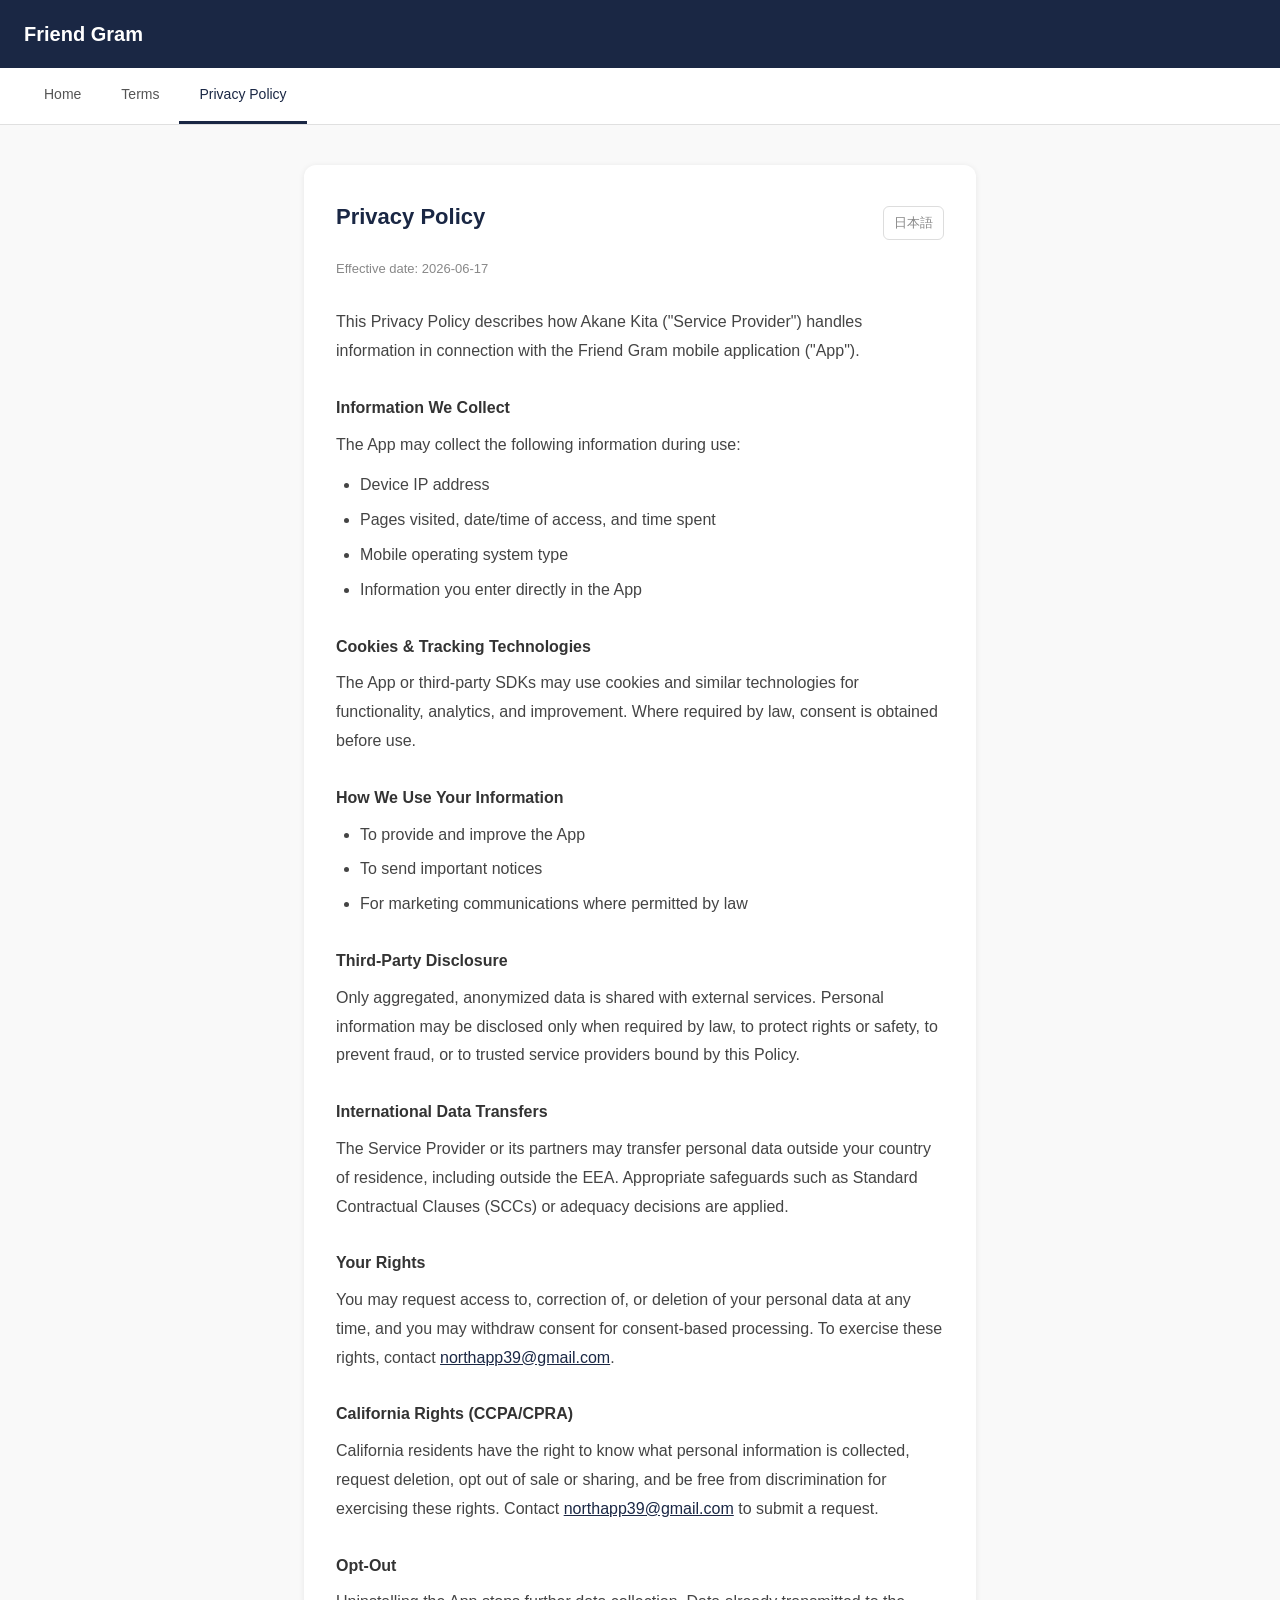
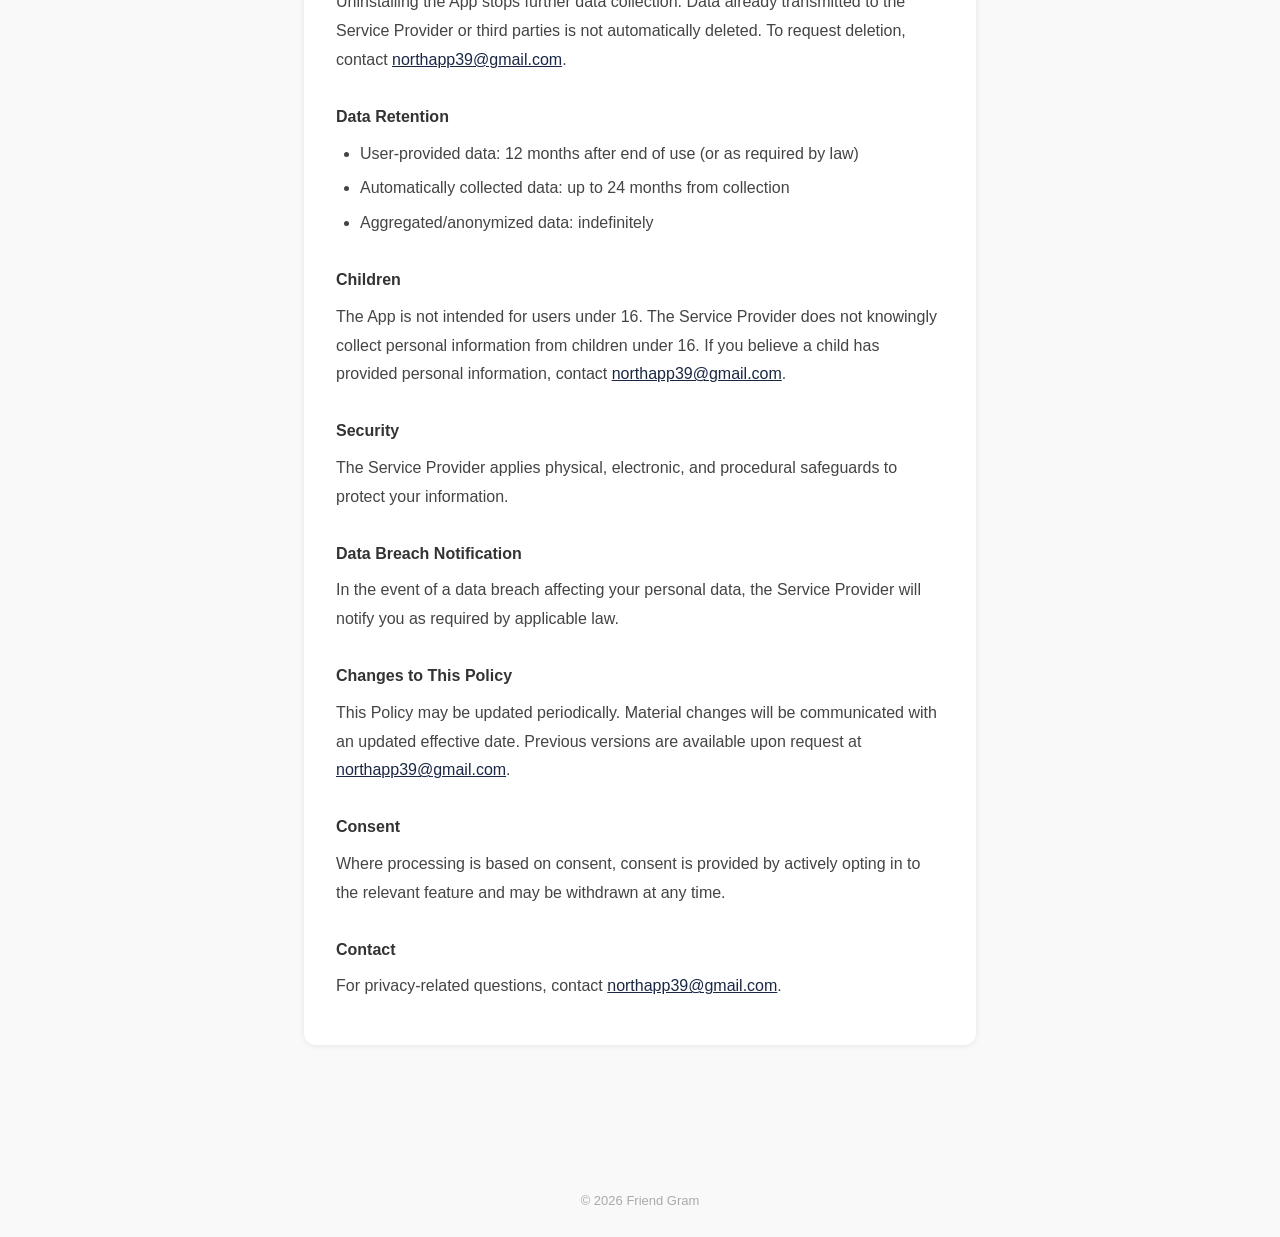
==== docs/privacy-en.html @ 0cb94efa "Add bilingual privacy policy (Japanese and English) Rewrote privacy.html with condensed Japanese con" ====
<!DOCTYPE html>
<html lang="en">
<head>
  <meta charset="UTF-8">
  <meta name="viewport" content="width=device-width, initial-scale=1.0">
  <title>Privacy Policy | Friend Gram</title>
  <link rel="stylesheet" href="style.css">
</head>
<body>

<header>
  <a href="index.html">Friend Gram</a>
</header>

<nav>
  <a href="index.html">Home</a>
  <a href="terms.html">Terms</a>
  <a href="privacy-en.html" class="active">Privacy Policy</a>
</nav>

<div class="container">
  <div class="card">
    <div style="display:flex;justify-content:space-between;align-items:center;margin-bottom:8px;">
      <h2 style="border:none;margin-bottom:0;">Privacy Policy</h2>
      <a href="privacy.html" style="font-size:13px;color:#888;text-decoration:none;border:1px solid #ddd;padding:4px 10px;border-radius:6px;">日本語</a>
    </div>
    <p class="updated">Effective date: 2026-06-17</p>

    <p>This Privacy Policy describes how Akane Kita ("Service Provider") handles information in connection with the Friend Gram mobile application ("App").</p>

    <h3>Information We Collect</h3>
    <p>The App may collect the following information during use:</p>
    <ul>
      <li>Device IP address</li>
      <li>Pages visited, date/time of access, and time spent</li>
      <li>Mobile operating system type</li>
      <li>Information you enter directly in the App</li>
    </ul>

    <h3>Cookies &amp; Tracking Technologies</h3>
    <p>The App or third-party SDKs may use cookies and similar technologies for functionality, analytics, and improvement. Where required by law, consent is obtained before use.</p>

    <h3>How We Use Your Information</h3>
    <ul>
      <li>To provide and improve the App</li>
      <li>To send important notices</li>
      <li>For marketing communications where permitted by law</li>
    </ul>

    <h3>Third-Party Disclosure</h3>
    <p>Only aggregated, anonymized data is shared with external services. Personal information may be disclosed only when required by law, to protect rights or safety, to prevent fraud, or to trusted service providers bound by this Policy.</p>

    <h3>International Data Transfers</h3>
    <p>The Service Provider or its partners may transfer personal data outside your country of residence, including outside the EEA. Appropriate safeguards such as Standard Contractual Clauses (SCCs) or adequacy decisions are applied.</p>

    <h3>Your Rights</h3>
    <p>You may request access to, correction of, or deletion of your personal data at any time, and you may withdraw consent for consent-based processing. To exercise these rights, contact <a href="mailto:northapp39@gmail.com">northapp39@gmail.com</a>.</p>

    <h3>California Rights (CCPA/CPRA)</h3>
    <p>California residents have the right to know what personal information is collected, request deletion, opt out of sale or sharing, and be free from discrimination for exercising these rights. Contact <a href="mailto:northapp39@gmail.com">northapp39@gmail.com</a> to submit a request.</p>

    <h3>Opt-Out</h3>
    <p>Uninstalling the App stops further data collection. Data already transmitted to the Service Provider or third parties is not automatically deleted. To request deletion, contact <a href="mailto:northapp39@gmail.com">northapp39@gmail.com</a>.</p>

    <h3>Data Retention</h3>
    <ul>
      <li>User-provided data: 12 months after end of use (or as required by law)</li>
      <li>Automatically collected data: up to 24 months from collection</li>
      <li>Aggregated/anonymized data: indefinitely</li>
    </ul>

    <h3>Children</h3>
    <p>The App is not intended for users under 16. The Service Provider does not knowingly collect personal information from children under 16. If you believe a child has provided personal information, contact <a href="mailto:northapp39@gmail.com">northapp39@gmail.com</a>.</p>

    <h3>Security</h3>
    <p>The Service Provider applies physical, electronic, and procedural safeguards to protect your information.</p>

    <h3>Data Breach Notification</h3>
    <p>In the event of a data breach affecting your personal data, the Service Provider will notify you as required by applicable law.</p>

    <h3>Changes to This Policy</h3>
    <p>This Policy may be updated periodically. Material changes will be communicated with an updated effective date. Previous versions are available upon request at <a href="mailto:northapp39@gmail.com">northapp39@gmail.com</a>.</p>

    <h3>Consent</h3>
    <p>Where processing is based on consent, consent is provided by actively opting in to the relevant feature and may be withdrawn at any time.</p>

    <h3>Contact</h3>
    <p>For privacy-related questions, contact <a href="mailto:northapp39@gmail.com">northapp39@gmail.com</a>.</p>
  </div>
</div>

<footer>
  &copy; 2026 Friend Gram
</footer>

</body>
</html>
---- docs/style.css ----
* {
  box-sizing: border-box;
  margin: 0;
  padding: 0;
}

body {
  font-family: -apple-system, BlinkMacSystemFont, "Hiragino Sans", "Yu Gothic", sans-serif;
  font-size: 16px;
  line-height: 1.8;
  color: #333;
  background: #f9f9f9;
}

header {
  background: #1A2744;
  color: white;
  padding: 16px 24px;
  display: flex;
  align-items: center;
  gap: 12px;
}

header h1 {
  font-size: 20px;
  font-weight: 700;
  text-decoration: none;
  color: white;
}

header a {
  color: white;
  text-decoration: none;
  font-size: 20px;
  font-weight: 700;
}

nav {
  background: #fff;
  border-bottom: 1px solid #e0e0e0;
  padding: 0 24px;
  display: flex;
  gap: 0;
}

nav a {
  display: inline-block;
  padding: 14px 20px;
  color: #555;
  text-decoration: none;
  font-size: 14px;
  border-bottom: 3px solid transparent;
  transition: color 0.2s, border-color 0.2s;
}

nav a:hover,
nav a.active {
  color: #1A2744;
  border-bottom-color: #1A2744;
}

.container {
  max-width: 720px;
  margin: 40px auto;
  padding: 0 24px 80px;
}

h2 {
  font-size: 22px;
  font-weight: 700;
  margin-bottom: 24px;
  padding-bottom: 12px;
  border-bottom: 2px solid #e0e0e0;
  color: #1A2744;
}

h3 {
  font-size: 16px;
  font-weight: 700;
  margin: 28px 0 8px;
  color: #333;
}

p {
  margin-bottom: 12px;
  color: #444;
}

ul, ol {
  padding-left: 24px;
  margin-bottom: 12px;
  color: #444;
}

li {
  margin-bottom: 6px;
}

.updated {
  font-size: 13px;
  color: #888;
  margin-bottom: 28px;
}

.card {
  background: white;
  border-radius: 12px;
  padding: 32px;
  box-shadow: 0 1px 6px rgba(0,0,0,0.08);
}

a {
  color: #1A2744;
}

footer {
  text-align: center;
  padding: 24px;
  font-size: 13px;
  color: #aaa;
}

/* index only */
.hero {
  text-align: center;
  padding: 60px 24px 40px;
}

.hero .app-icon {
  width: 96px;
  height: 96px;
  border-radius: 22px;
  background: #1A2744;
  margin: 0 auto 20px;
  display: flex;
  align-items: center;
  justify-content: center;
  font-size: 48px;
}

.hero h2 {
  border: none;
  font-size: 28px;
  margin-bottom: 12px;
}

.hero p {
  font-size: 15px;
  color: #666;
  max-width: 400px;
  margin: 0 auto 36px;
}

.link-grid {
  display: grid;
  grid-template-columns: repeat(auto-fit, minmax(180px, 1fr));
  gap: 16px;
  max-width: 620px;
  margin: 0 auto;
}

.link-card {
  background: white;
  border-radius: 12px;
  padding: 24px 20px;
  text-align: center;
  text-decoration: none;
  color: #333;
  box-shadow: 0 1px 6px rgba(0,0,0,0.08);
  transition: transform 0.15s, box-shadow 0.15s;
}

.link-card:hover {
  transform: translateY(-2px);
  box-shadow: 0 4px 16px rgba(0,0,0,0.12);
}

.link-card .icon {
  font-size: 32px;
  margin-bottom: 10px;
}

.link-card .title {
  font-size: 15px;
  font-weight: 700;
  color: #1A2744;
}

/* contact form */
.form-group {
  margin-bottom: 20px;
}

label {
  display: block;
  font-size: 14px;
  font-weight: 600;
  margin-bottom: 6px;
  color: #555;
}

input[type="text"],
input[type="email"],
textarea {
  width: 100%;
  padding: 10px 14px;
  border: 1px solid #ddd;
  border-radius: 8px;
  font-size: 15px;
  font-family: inherit;
  color: #333;
  background: #fafafa;
  transition: border-color 0.2s;
}

input:focus,
textarea:focus {
  outline: none;
  border-color: #1A2744;
  background: #fff;
}

textarea {
  resize: vertical;
  min-height: 140px;
}

.btn {
  display: inline-block;
  padding: 12px 32px;
  background: #1A2744;
  color: white;
  border: none;
  border-radius: 8px;
  font-size: 15px;
  font-weight: 600;
  cursor: pointer;
  font-family: inherit;
  transition: background 0.2s;
}

.btn:hover {
  background: #243b6e;
}
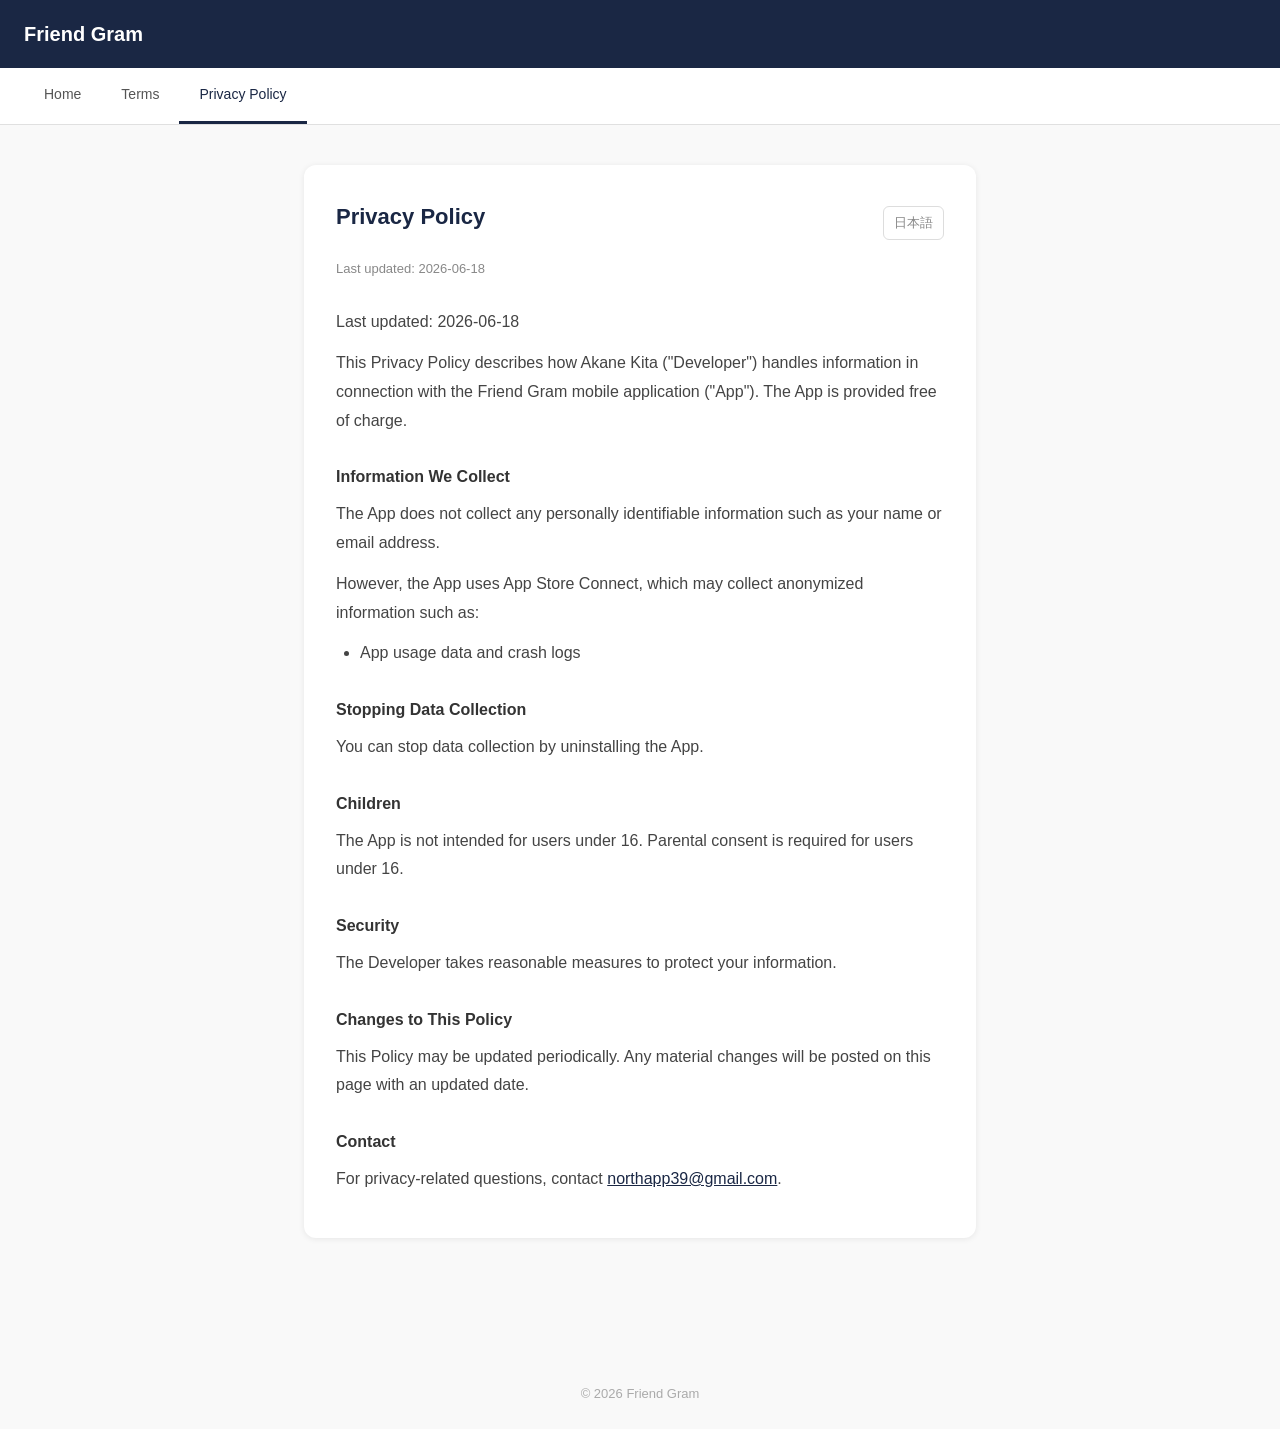
==== commit e6ed019c: "Update docs: sync English pages, replace icon with image - Sync privacy-en.html and terms-en.html to" ====
--- a/docs/privacy-en.html
+++ b/docs/privacy-en.html
@@ -14,7 +14,7 @@
 
 <nav>
   <a href="index.html">Home</a>
-  <a href="terms.html">Terms</a>
+  <a href="terms-en.html">Terms</a>
   <a href="privacy-en.html" class="active">Privacy Policy</a>
 </nav>
 
@@ -24,65 +24,29 @@
       <h2 style="border:none;margin-bottom:0;">Privacy Policy</h2>
       <a href="privacy.html" style="font-size:13px;color:#888;text-decoration:none;border:1px solid #ddd;padding:4px 10px;border-radius:6px;">日本語</a>
     </div>
-    <p class="updated">Effective date: 2026-06-17</p>
+    <p class="updated">Last updated: 2026-06-18</p>
+    <p class="last-updated">Last updated: 2026-06-18</p>
 
-    <p>This Privacy Policy describes how Akane Kita ("Service Provider") handles information in connection with the Friend Gram mobile application ("App").</p>
+    <p>This Privacy Policy describes how Akane Kita ("Developer") handles information in connection with the Friend Gram mobile application ("App"). The App is provided free of charge.</p>
 
     <h3>Information We Collect</h3>
-    <p>The App may collect the following information during use:</p>
+    <p>The App does not collect any personally identifiable information such as your name or email address.</p>
+    <p>However, the App uses App Store Connect, which may collect anonymized information such as:</p>
     <ul>
-      <li>Device IP address</li>
-      <li>Pages visited, date/time of access, and time spent</li>
-      <li>Mobile operating system type</li>
-      <li>Information you enter directly in the App</li>
+      <li>App usage data and crash logs</li>
     </ul>
 
-    <h3>Cookies &amp; Tracking Technologies</h3>
-    <p>The App or third-party SDKs may use cookies and similar technologies for functionality, analytics, and improvement. Where required by law, consent is obtained before use.</p>
-
-    <h3>How We Use Your Information</h3>
-    <ul>
-      <li>To provide and improve the App</li>
-      <li>To send important notices</li>
-      <li>For marketing communications where permitted by law</li>
-    </ul>
-
-    <h3>Third-Party Disclosure</h3>
-    <p>Only aggregated, anonymized data is shared with external services. Personal information may be disclosed only when required by law, to protect rights or safety, to prevent fraud, or to trusted service providers bound by this Policy.</p>
-
-    <h3>International Data Transfers</h3>
-    <p>The Service Provider or its partners may transfer personal data outside your country of residence, including outside the EEA. Appropriate safeguards such as Standard Contractual Clauses (SCCs) or adequacy decisions are applied.</p>
-
-    <h3>Your Rights</h3>
-    <p>You may request access to, correction of, or deletion of your personal data at any time, and you may withdraw consent for consent-based processing. To exercise these rights, contact <a href="mailto:northapp39@gmail.com">northapp39@gmail.com</a>.</p>
-
-    <h3>California Rights (CCPA/CPRA)</h3>
-    <p>California residents have the right to know what personal information is collected, request deletion, opt out of sale or sharing, and be free from discrimination for exercising these rights. Contact <a href="mailto:northapp39@gmail.com">northapp39@gmail.com</a> to submit a request.</p>
-
-    <h3>Opt-Out</h3>
-    <p>Uninstalling the App stops further data collection. Data already transmitted to the Service Provider or third parties is not automatically deleted. To request deletion, contact <a href="mailto:northapp39@gmail.com">northapp39@gmail.com</a>.</p>
-
-    <h3>Data Retention</h3>
-    <ul>
-      <li>User-provided data: 12 months after end of use (or as required by law)</li>
-      <li>Automatically collected data: up to 24 months from collection</li>
-      <li>Aggregated/anonymized data: indefinitely</li>
-    </ul>
+    <h3>Stopping Data Collection</h3>
+    <p>You can stop data collection by uninstalling the App.</p>
 
     <h3>Children</h3>
-    <p>The App is not intended for users under 16. The Service Provider does not knowingly collect personal information from children under 16. If you believe a child has provided personal information, contact <a href="mailto:northapp39@gmail.com">northapp39@gmail.com</a>.</p>
+    <p>The App is not intended for users under 16. Parental consent is required for users under 16.</p>
 
     <h3>Security</h3>
-    <p>The Service Provider applies physical, electronic, and procedural safeguards to protect your information.</p>
-
-    <h3>Data Breach Notification</h3>
-    <p>In the event of a data breach affecting your personal data, the Service Provider will notify you as required by applicable law.</p>
+    <p>The Developer takes reasonable measures to protect your information.</p>
 
     <h3>Changes to This Policy</h3>
-    <p>This Policy may be updated periodically. Material changes will be communicated with an updated effective date. Previous versions are available upon request at <a href="mailto:northapp39@gmail.com">northapp39@gmail.com</a>.</p>
-
-    <h3>Consent</h3>
-    <p>Where processing is based on consent, consent is provided by actively opting in to the relevant feature and may be withdrawn at any time.</p>
+    <p>This Policy may be updated periodically. Any material changes will be posted on this page with an updated date.</p>
 
     <h3>Contact</h3>
     <p>For privacy-related questions, contact <a href="mailto:northapp39@gmail.com">northapp39@gmail.com</a>.</p>
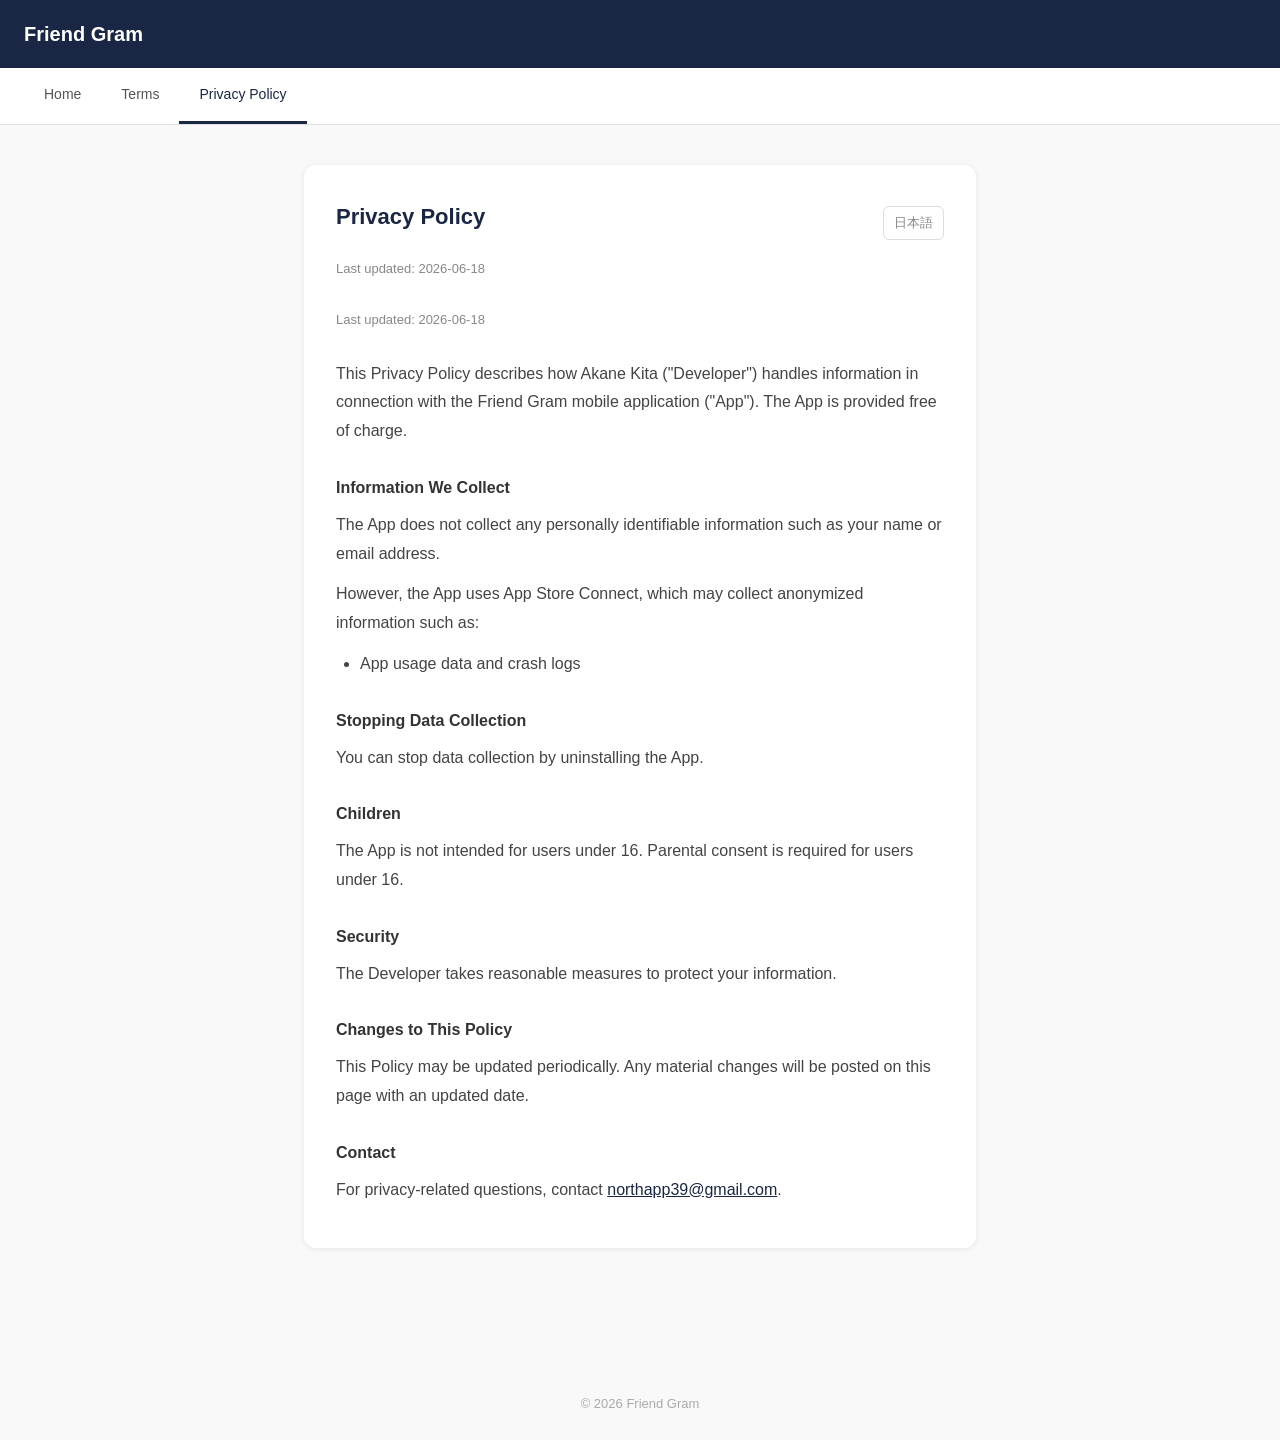
==== commit 022f0922: "Fix duplicate date tags in English docs Co-Authored-By: Claude Sonnet 4.6 <noreply@anthropic.com>" ====
--- a/docs/privacy-en.html
+++ b/docs/privacy-en.html
@@ -25,7 +25,7 @@
       <a href="privacy.html" style="font-size:13px;color:#888;text-decoration:none;border:1px solid #ddd;padding:4px 10px;border-radius:6px;">日本語</a>
     </div>
     <p class="updated">Last updated: 2026-06-18</p>
-    <p class="last-updated">Last updated: 2026-06-18</p>
+    <p class="updated">Last updated: 2026-06-18</p>
 
     <p>This Privacy Policy describes how Akane Kita ("Developer") handles information in connection with the Friend Gram mobile application ("App"). The App is provided free of charge.</p>
 
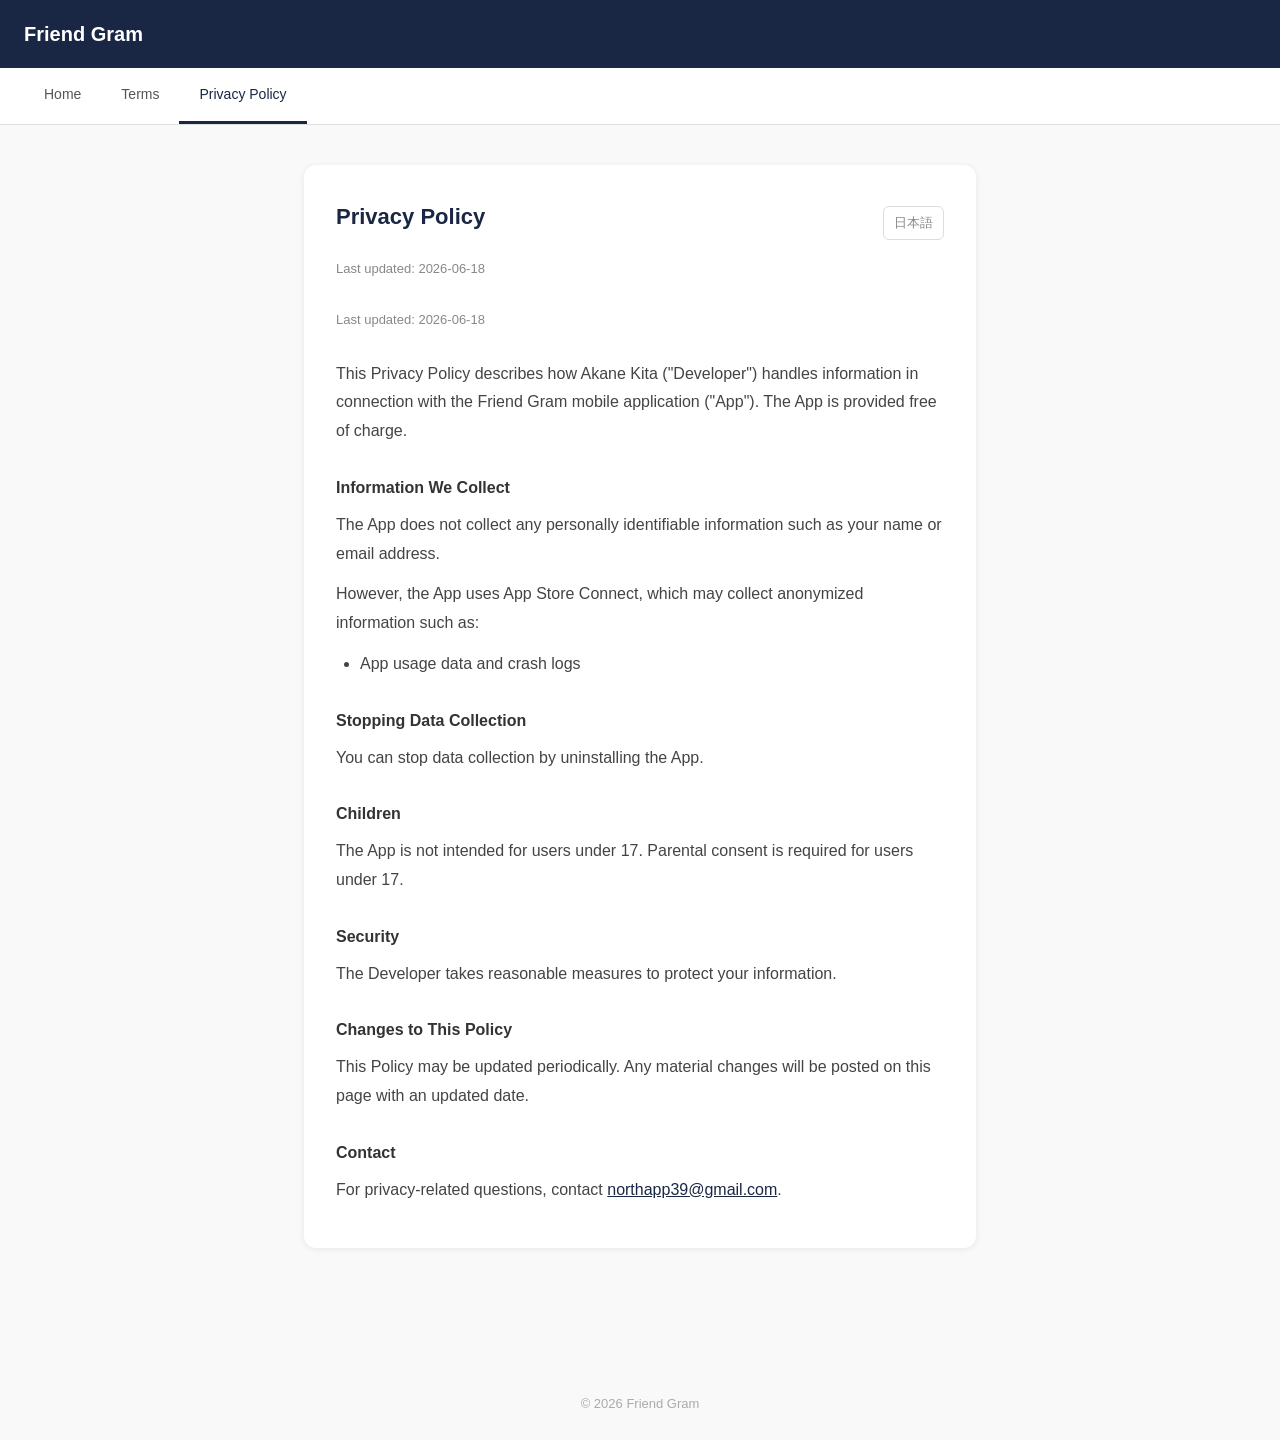
==== commit 2c6d8a5e: "Update minimum age from 16 to 17 in all docs Co-Authored-By: Claude Sonnet 4.6 <noreply@anthropic.co" ====
--- a/docs/privacy-en.html
+++ b/docs/privacy-en.html
@@ -40,7 +40,7 @@
     <p>You can stop data collection by uninstalling the App.</p>
 
     <h3>Children</h3>
-    <p>The App is not intended for users under 16. Parental consent is required for users under 16.</p>
+    <p>The App is not intended for users under 17. Parental consent is required for users under 17.</p>
 
     <h3>Security</h3>
     <p>The Developer takes reasonable measures to protect your information.</p>
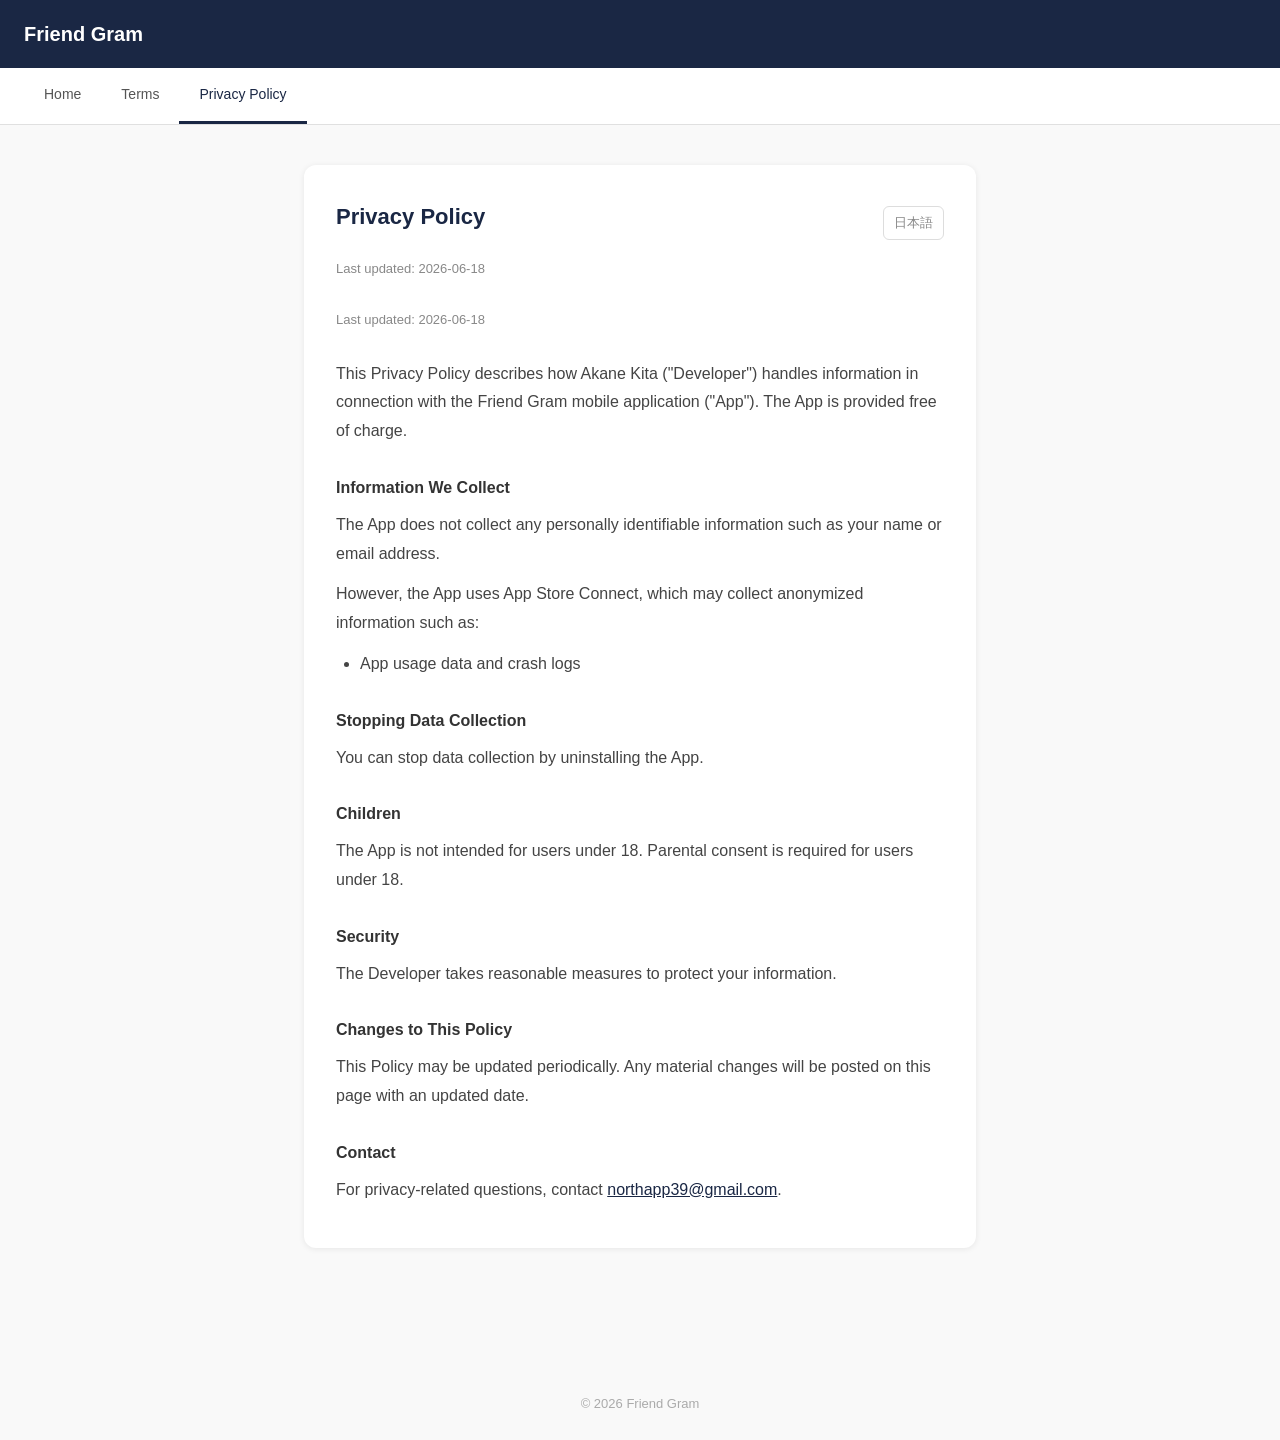
==== commit 39c97978: "Update minimum age from 17 to 18 in all docs Co-Authored-By: Claude Sonnet 4.6 <noreply@anthropic.co" ====
--- a/docs/privacy-en.html
+++ b/docs/privacy-en.html
@@ -40,7 +40,7 @@
     <p>You can stop data collection by uninstalling the App.</p>
 
     <h3>Children</h3>
-    <p>The App is not intended for users under 17. Parental consent is required for users under 17.</p>
+    <p>The App is not intended for users under 18. Parental consent is required for users under 18.</p>
 
     <h3>Security</h3>
     <p>The Developer takes reasonable measures to protect your information.</p>
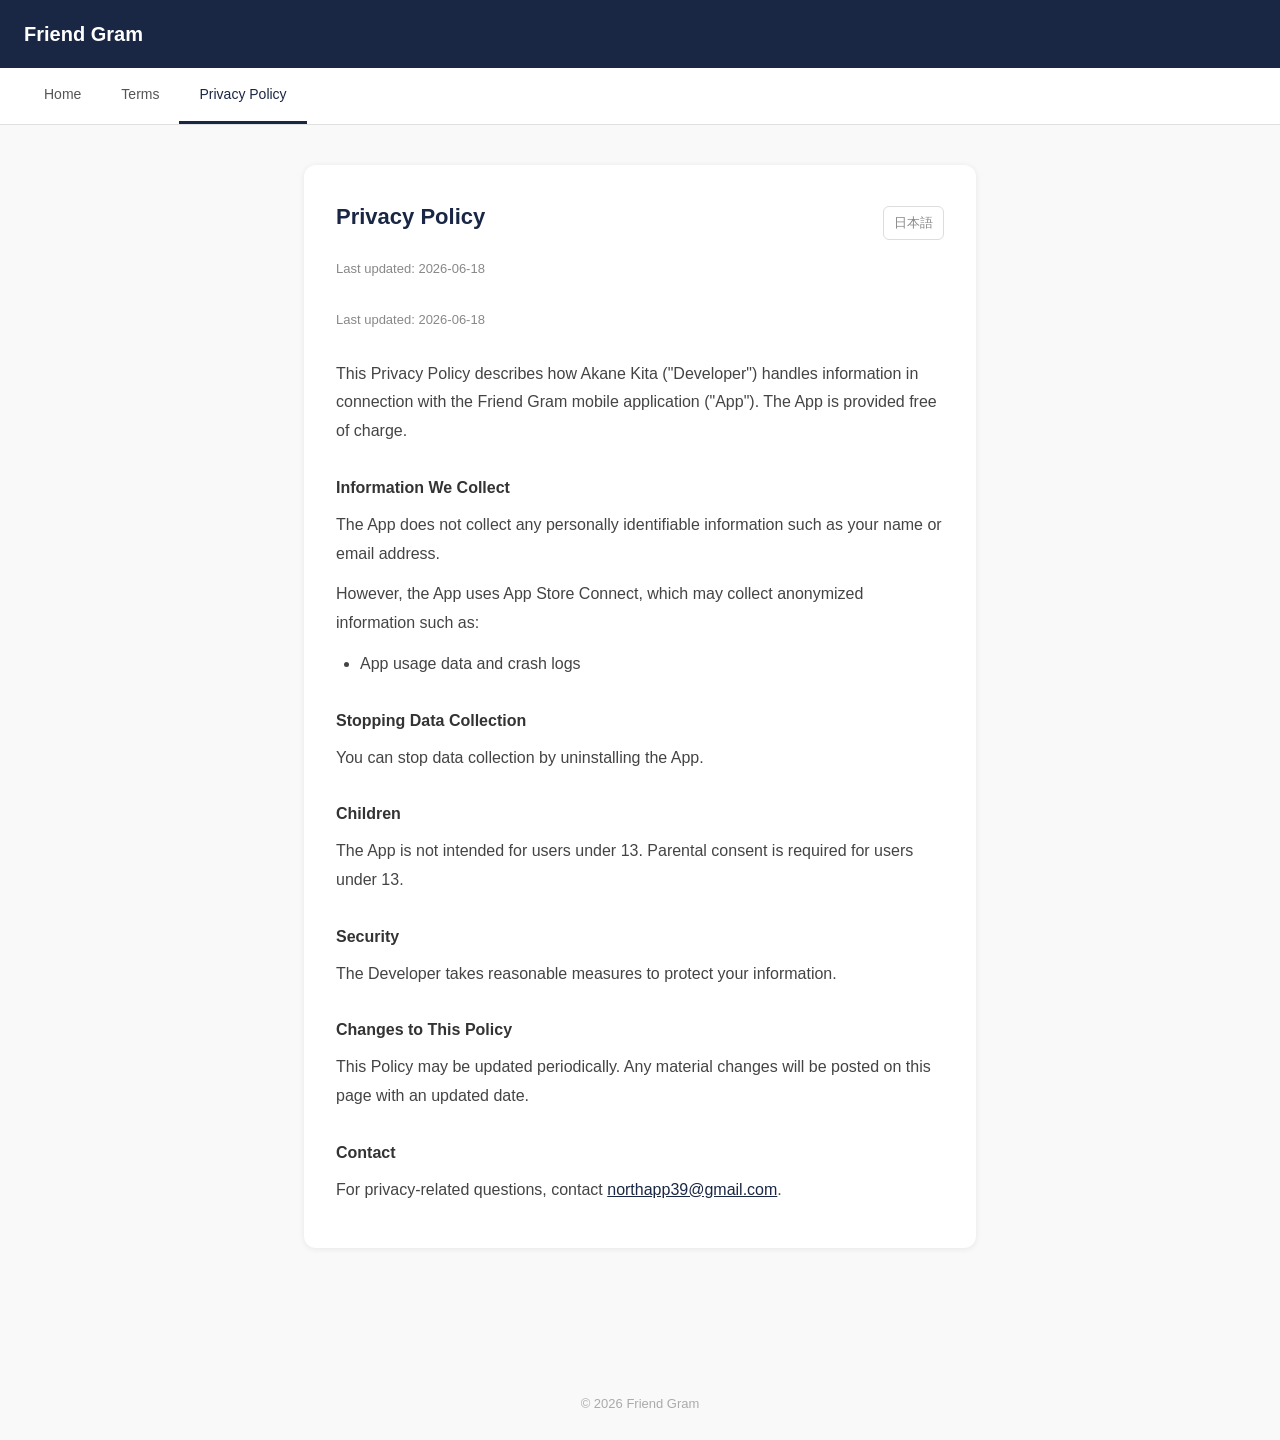
==== commit 11f3c47d: "Update minimum age from 18 to 13 in all docs Co-Authored-By: Claude Sonnet 4.6 <noreply@anthropic.co" ====
--- a/docs/privacy-en.html
+++ b/docs/privacy-en.html
@@ -40,7 +40,7 @@
     <p>You can stop data collection by uninstalling the App.</p>
 
     <h3>Children</h3>
-    <p>The App is not intended for users under 18. Parental consent is required for users under 18.</p>
+    <p>The App is not intended for users under 13. Parental consent is required for users under 13.</p>
 
     <h3>Security</h3>
     <p>The Developer takes reasonable measures to protect your information.</p>
